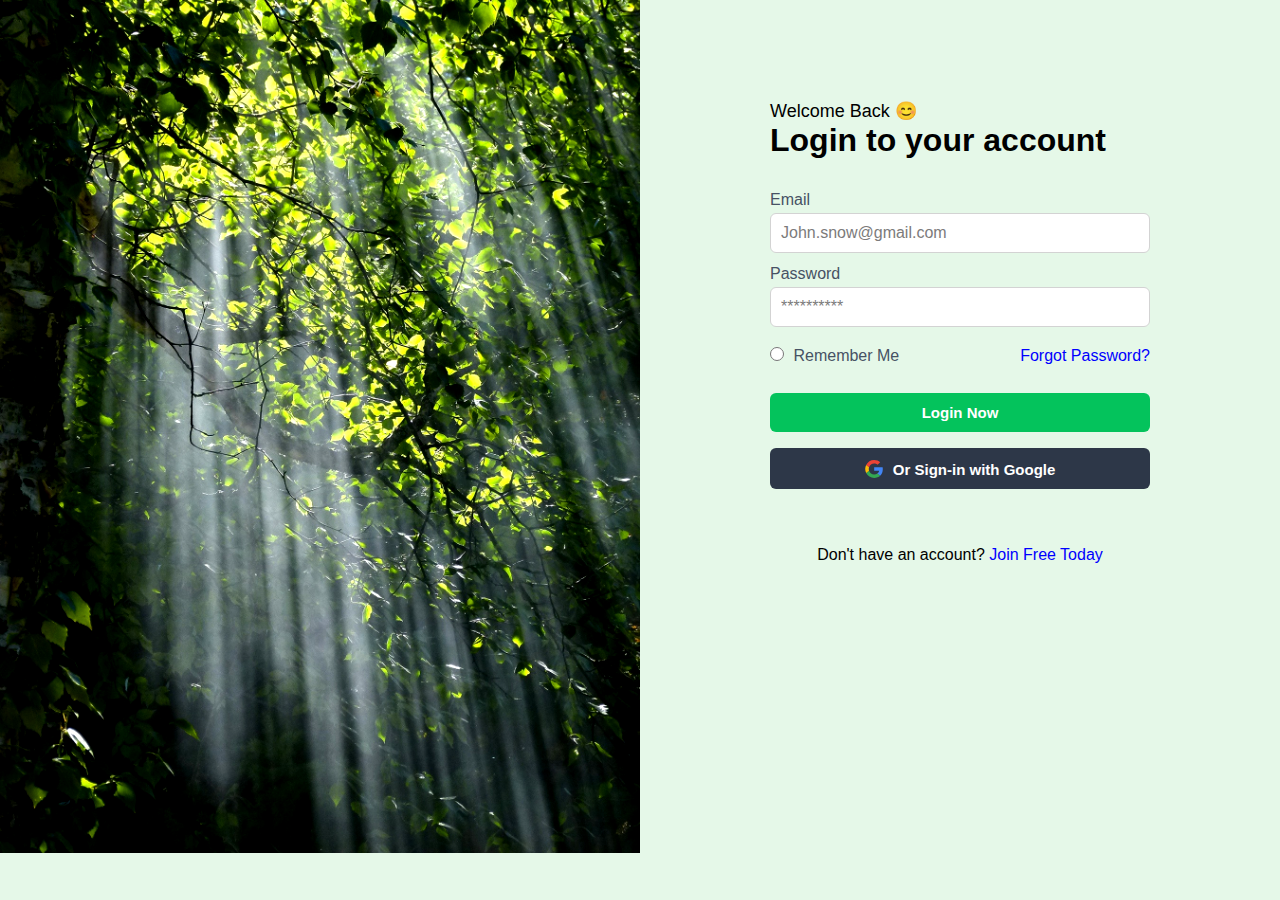
==== frontend-task/index.html @ 20056f38 "initial commit" ====
<!DOCTYPE html>
<html lang="en">

<head>
    <meta charset="UTF-8">
    <meta http-equiv="X-UA-Compatible" content="IE=edge">
    <meta name="viewport" content="width='device-width', initial-scale=1.0">
    <title>Login Page</title>
    <link rel="stylesheet" href="./css/global.css">
</head>

<body>
    <div class="grid">
        <div class="grid-item1"></div>
        <div class="grid-item2">
            <p class="welcome-p">Welcome Back 😊</p>
            <h3>Login to your account</h3>
            <div class="form-inputs">
                <label for="email" class="email">Email</label>
                <input oninput="check()" type="email" id="email" name="email" placeholder="John.snow@gmail.com">
                <p class="email-error"></p>
                <label for="password" class="password">Password</label>
                <input oninput="check()" type="password" id="password" name="password" placeholder="**********">
                <p class="pass-error"></p>
            </div>
            <div class="flex">
                <div>
                    <input type="radio" name="remember">
                    <label for="remember" class="radio">Remember Me</label>
                </div>
                <a href="#" class="forgot-pass">Forgot Password?</a>
            </div>
            <button class="normal-login">Login Now</button>
            <button class="google-login">
                <svg xmlns="http://www.w3.org/2000/svg" width="18" height="18" viewBox="0 0 256 262"><path fill="#4285F4" d="M255.878 133.451c0-10.734-.871-18.567-2.756-26.69H130.55v48.448h71.947c-1.45 12.04-9.283 30.172-26.69 42.356l-.244 1.622l38.755 30.023l2.685.268c24.659-22.774 38.875-56.282 38.875-96.027"/><path fill="#34A853" d="M130.55 261.1c35.248 0 64.839-11.605 86.453-31.622l-41.196-31.913c-11.024 7.688-25.82 13.055-45.257 13.055c-34.523 0-63.824-22.773-74.269-54.25l-1.531.13l-40.298 31.187l-.527 1.465C35.393 231.798 79.49 261.1 130.55 261.1"/><path fill="#FBBC05" d="M56.281 156.37c-2.756-8.123-4.351-16.827-4.351-25.82c0-8.994 1.595-17.697 4.206-25.82l-.073-1.73L15.26 71.312l-1.335.635C5.077 89.644 0 109.517 0 130.55s5.077 40.905 13.925 58.602l42.356-32.782"/><path fill="#EB4335" d="M130.55 50.479c24.514 0 41.05 10.589 50.479 19.438l36.844-35.974C195.245 12.91 165.798 0 130.55 0C79.49 0 35.393 29.301 13.925 71.947l42.211 32.783c10.59-31.477 39.891-54.251 74.414-54.251"/></svg>
                <span>Or Sign-in with Google</span>
            </button>
            <p class="create-account">Don't have an account? <a>Join Free Today</a></p>
        </div>
    </div>

    <script src="./js/validate.js"></script>
</body>

</html>
---- frontend-task/css/global.css ----
* {
    padding: 0px;
    margin: 0px;
    box-sizing: border-box;
    font-family: "Inter var experimental", "Inter var", Inter, -apple-system, BlinkMacSystemFont, "Segoe UI", Roboto, Oxygen, Ubuntu, Cantarell, "Fira Sans", "Droid Sans", "Helvetica Neue", sans-serif;
}

.grid {
    display: grid;
    grid-template-columns: 50% 50%;
    column-gap: 0px;
    background-color: #e5f8e8;
    height: 100vh;
}

@media all and (max-width: 1000px) {
    .grid {
        grid-template-columns: 100%;
        grid-template-rows: auto;
        height: auto;
    }

    .grid-item1 {
        background-size: cover;
        min-height: 300px;
    }

    .grid-item2 {
        padding: 18px !important;
    }
}

.grid-item1 {
    background: url('../assets/bg-img.jpg');
    background-repeat: no-repeat;
    filter: contrast(120%);
    background-size: 100%;
    justify-content: center;
    align-items: center;
    max-width: 100%;
    min-width: 100%;
}

.grid-item2 {
    padding: 100px 130px 20px 130px;
}

.welcome-p {
    font-size: 18px;
    font-weight: 400;
}

h3 {
    font-size: 32px;
}

label {
    color: #475264;
    font-weight: 500;
    display: block;
    margin: 4px 0px;
    padding-top: 8px;
}

input[type="email"],
input[type="password"] {
    border: 1px solid lightgray;
    font-size: 16px;
    border-radius: 6px;
    font-weight: 400;
    padding: 10px;
    display: block;
    width: 100%;
}

input::placeholder {
    color: rgb(124, 123, 123);
}

input:hover,
input:focus {
    outline: none;
    border: 1px solid darkgray;
}

.form-inputs {
    padding: 20px 0px;
}

.flex {
    display: flex;
    align-items: center;
    padding-bottom: 12px;
}

input[type="radio"] {
    height: 14px;
    width: 14px;
    border: 1px solid red;
    accent-color: red;
}

label.radio {
    display: inline;
    margin-left: 5px;
}

a {
    color: blue;
    text-decoration: none;
}

.forgot-pass {
    margin-left: auto;
}

button {
    display: block;
    width: 100%;
    margin-top: 16px;
    padding: 11px 24px;
    border-radius: 6px;
    border: none;
    font-weight: 600;
    font-size: 15px;
    color: white;
    cursor: pointer;
}

.normal-login {
    background-color: #04c35c;
}

.normal-login:hover {
    background-color: #04aa51;
}

.google-login {
    background-color: #2d3748;
}

.google-login:hover {
    background-color: #242c3a;
}

svg {
    display: inline-block;
    vertical-align: middle;
}

span {
    margin-left: 6px;
    display: inline-block;
    vertical-align: middle;
}

.create-account {
    text-align: center;
    padding-top: 15%;
}

.email-error {
    color: red;
    font-size: 15px;
    padding-left: 4px;
}

.pass-error {
    color: red;
    font-size: 15px;
    padding-left: 4px;
}
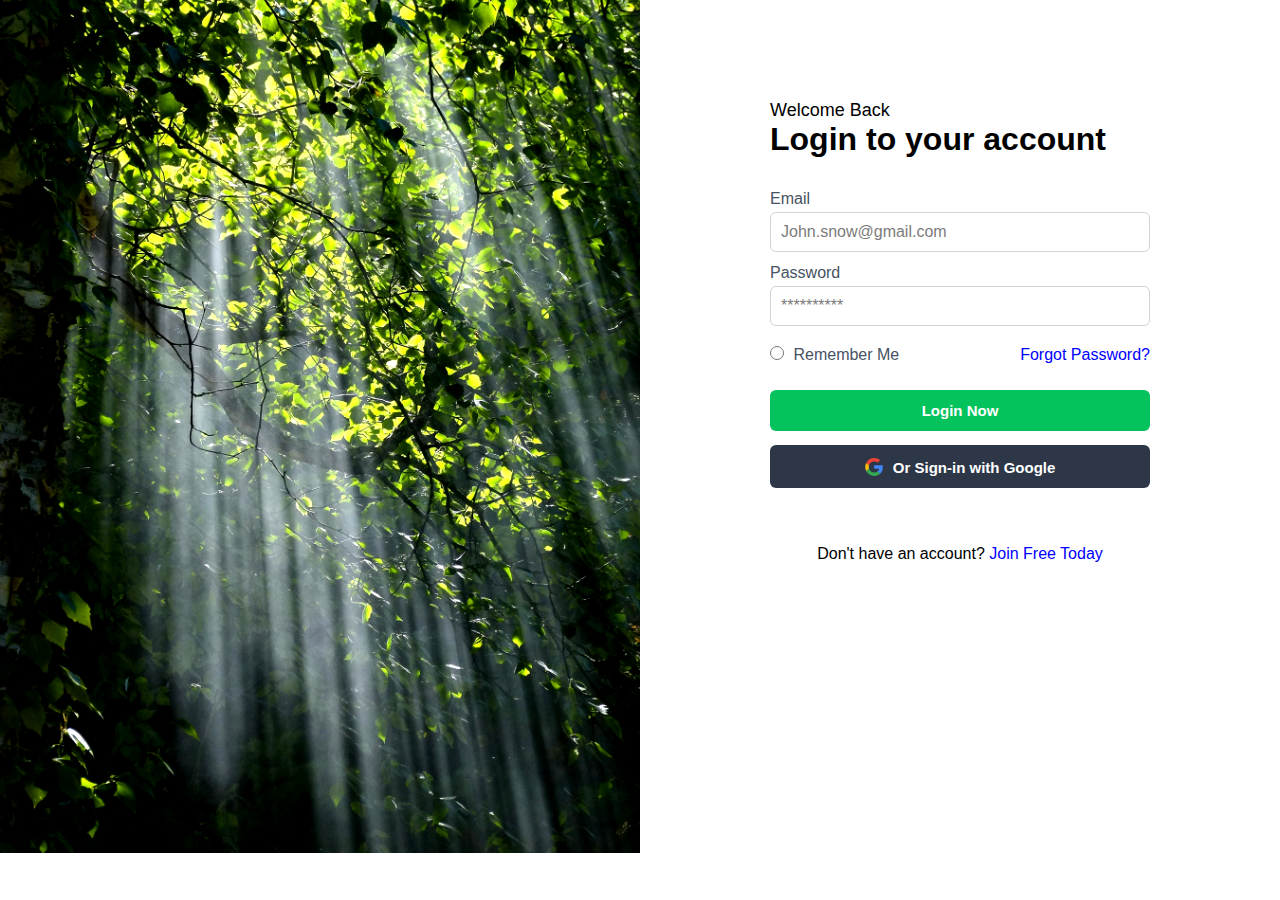
==== commit fa3a2329: "uploaded task 3" ====
--- a/frontend-task/index.html
+++ b/frontend-task/index.html
@@ -13,15 +13,17 @@
     <div class="grid">
         <div class="grid-item1"></div>
         <div class="grid-item2">
-            <p class="welcome-p">Welcome Back 😊</p>
+            <p class="welcome-p">Welcome Back</p>
             <h3>Login to your account</h3>
             <div class="form-inputs">
-                <label for="email" class="email">Email</label>
-                <input oninput="check()" type="email" id="email" name="email" placeholder="John.snow@gmail.com">
-                <p class="email-error"></p>
-                <label for="password" class="password">Password</label>
-                <input oninput="check()" type="password" id="password" name="password" placeholder="**********">
-                <p class="pass-error"></p>
+                <form>
+                    <label for="email" class="email">Email</label>
+                    <input oninput="check()" type="email" id="email" name="email" placeholder="John.snow@gmail.com">
+                    <p class="email-error"></p>
+                    <label for="password" class="password">Password</label>
+                    <input oninput="check()" type="password" id="password" name="password" placeholder="**********">
+                    <p class="pass-error"></p>
+                </form>
             </div>
             <div class="flex">
                 <div>
@@ -31,11 +33,20 @@
                 <a href="#" class="forgot-pass">Forgot Password?</a>
             </div>
             <button class="normal-login">Login Now</button>
-            <button class="google-login">
-                <svg xmlns="http://www.w3.org/2000/svg" width="18" height="18" viewBox="0 0 256 262"><path fill="#4285F4" d="M255.878 133.451c0-10.734-.871-18.567-2.756-26.69H130.55v48.448h71.947c-1.45 12.04-9.283 30.172-26.69 42.356l-.244 1.622l38.755 30.023l2.685.268c24.659-22.774 38.875-56.282 38.875-96.027"/><path fill="#34A853" d="M130.55 261.1c35.248 0 64.839-11.605 86.453-31.622l-41.196-31.913c-11.024 7.688-25.82 13.055-45.257 13.055c-34.523 0-63.824-22.773-74.269-54.25l-1.531.13l-40.298 31.187l-.527 1.465C35.393 231.798 79.49 261.1 130.55 261.1"/><path fill="#FBBC05" d="M56.281 156.37c-2.756-8.123-4.351-16.827-4.351-25.82c0-8.994 1.595-17.697 4.206-25.82l-.073-1.73L15.26 71.312l-1.335.635C5.077 89.644 0 109.517 0 130.55s5.077 40.905 13.925 58.602l42.356-32.782"/><path fill="#EB4335" d="M130.55 50.479c24.514 0 41.05 10.589 50.479 19.438l36.844-35.974C195.245 12.91 165.798 0 130.55 0C79.49 0 35.393 29.301 13.925 71.947l42.211 32.783c10.59-31.477 39.891-54.251 74.414-54.251"/></svg>
+            <button class="google-login" onclick="gotoPage()">
+                <svg xmlns="http://www.w3.org/2000/svg" width="18" height="18" viewBox="0 0 256 262">
+                    <path fill="#4285F4"
+                        d="M255.878 133.451c0-10.734-.871-18.567-2.756-26.69H130.55v48.448h71.947c-1.45 12.04-9.283 30.172-26.69 42.356l-.244 1.622l38.755 30.023l2.685.268c24.659-22.774 38.875-56.282 38.875-96.027" />
+                    <path fill="#34A853"
+                        d="M130.55 261.1c35.248 0 64.839-11.605 86.453-31.622l-41.196-31.913c-11.024 7.688-25.82 13.055-45.257 13.055c-34.523 0-63.824-22.773-74.269-54.25l-1.531.13l-40.298 31.187l-.527 1.465C35.393 231.798 79.49 261.1 130.55 261.1" />
+                    <path fill="#FBBC05"
+                        d="M56.281 156.37c-2.756-8.123-4.351-16.827-4.351-25.82c0-8.994 1.595-17.697 4.206-25.82l-.073-1.73L15.26 71.312l-1.335.635C5.077 89.644 0 109.517 0 130.55s5.077 40.905 13.925 58.602l42.356-32.782" />
+                    <path fill="#EB4335"
+                        d="M130.55 50.479c24.514 0 41.05 10.589 50.479 19.438l36.844-35.974C195.245 12.91 165.798 0 130.55 0C79.49 0 35.393 29.301 13.925 71.947l42.211 32.783c10.59-31.477 39.891-54.251 74.414-54.251" />
+                </svg>
                 <span>Or Sign-in with Google</span>
             </button>
-            <p class="create-account">Don't have an account? <a>Join Free Today</a></p>
+            <p class="create-account">Don't have an account? <a href="#">Join Free Today</a></p>
         </div>
     </div>
 
--- a/frontend-task/css/global.css
+++ b/frontend-task/css/global.css
@@ -9,7 +9,7 @@
     display: grid;
     grid-template-columns: 50% 50%;
     column-gap: 0px;
-    background-color: #e5f8e8;
+    background-color: #ffffff;
     height: 100vh;
 }
 
@@ -117,14 +117,20 @@
 button {
     display: block;
     width: 100%;
-    margin-top: 16px;
-    padding: 11px 24px;
+    margin-top: 14px;
+    padding: 12px 28px;
     border-radius: 6px;
     border: none;
     font-weight: 600;
     font-size: 15px;
     color: white;
     cursor: pointer;
+}
+
+.buttons {
+    display: flex;
+    justify-content: center;
+    align-items: center;
 }
 
 .normal-login {
@@ -163,10 +169,12 @@
     color: red;
     font-size: 15px;
     padding-left: 4px;
+    margin: 0px;
 }
 
 .pass-error {
     color: red;
     font-size: 15px;
     padding-left: 4px;
+    margin: 0px;
 }